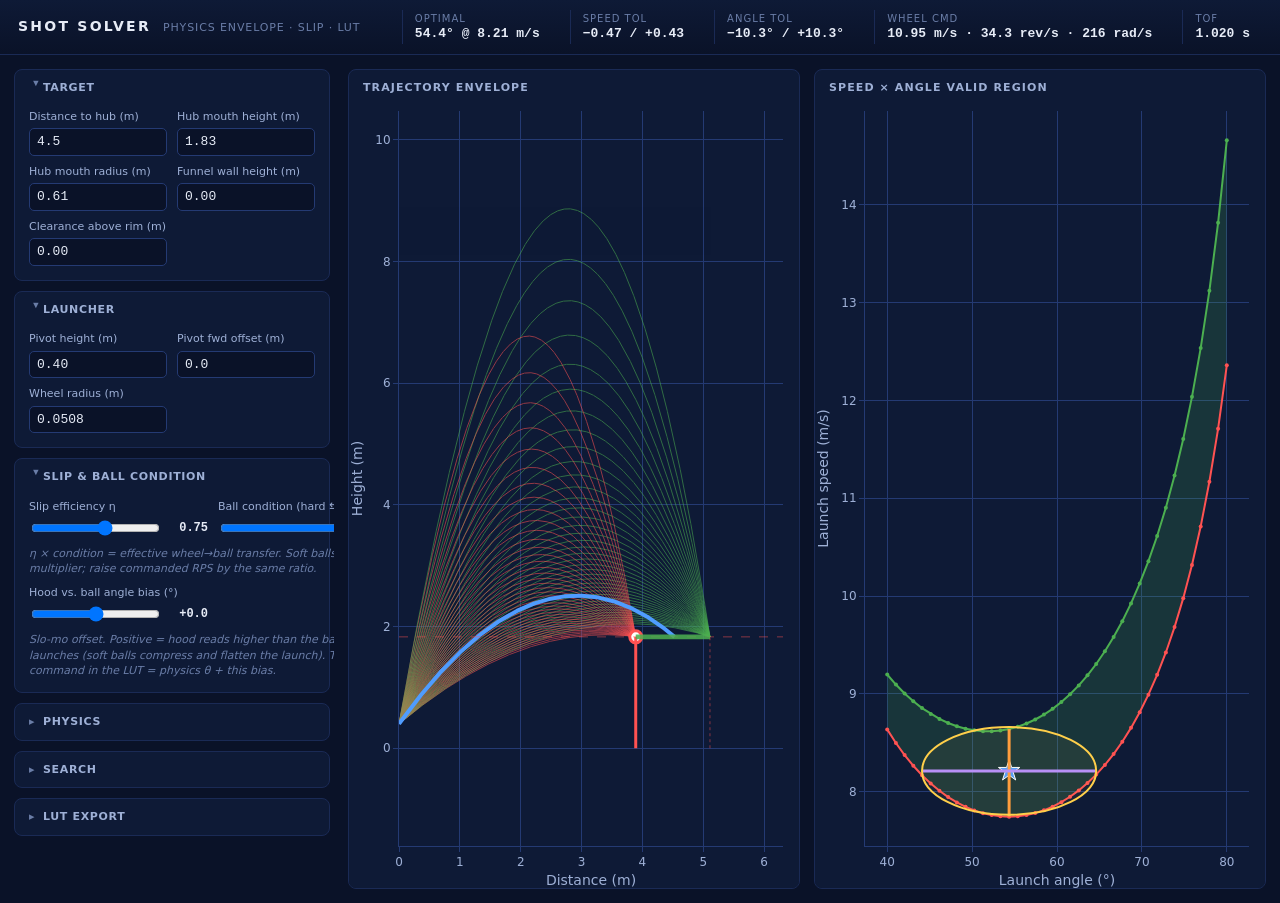
==== tools/shot-solver/index.html @ 43d92545 "FEAT: create hightide trajectory solver w custom angle compensator" ====
<!doctype html>
<html lang="en">
<head>
  <meta charset="utf-8" />
  <meta name="viewport" content="width=device-width,initial-scale=1" />
  <title>Shot Solver — Steelhawks</title>
  <link rel="stylesheet" href="styles.css" />
  <script src="https://cdn.plot.ly/plotly-2.35.2.min.js" charset="utf-8"></script>
</head>
<body>
  <header class="topbar">
    <div class="brand">
      <span class="brand-name">SHOT SOLVER</span>
      <span class="brand-sub">physics envelope · slip · LUT</span>
    </div>
    <div class="readout" id="readout">
      <div class="rdo"><label>Optimal</label><span id="rd-optimal">—</span></div>
      <div class="rdo"><label>Speed tol</label><span id="rd-speed-tol">—</span></div>
      <div class="rdo"><label>Angle tol</label><span id="rd-angle-tol">—</span></div>
      <div class="rdo"><label>Wheel cmd</label><span id="rd-rps">—</span></div>
      <div class="rdo"><label>TOF</label><span id="rd-tof">—</span></div>
    </div>
  </header>

  <main class="layout">
    <aside class="panel">
      <details open>
        <summary>Target</summary>
        <div class="grid">
          <label>Distance to hub (m) <input id="i-distance" type="number" step="0.01" min="0.5" max="10" value="4.5"/></label>
          <label>Hub mouth height (m) <input id="i-hub-z" type="number" step="0.01" value="1.83"/></label>
          <label>Hub mouth radius (m) <input id="i-hub-r" type="number" step="0.01" value="0.61"/></label>
          <label>Funnel wall height (m) <input id="i-funnel-h" type="number" step="0.01" value="0.00"/></label>
          <label>Clearance above rim (m) <input id="i-clearance" type="number" step="0.01" value="0.00"/></label>
        </div>
      </details>

      <details open>
        <summary>Launcher</summary>
        <div class="grid">
          <label>Pivot height (m) <input id="i-launch-z" type="number" step="0.01" value="0.40"/></label>
          <label>Pivot fwd offset (m) <input id="i-launch-x" type="number" step="0.01" value="0.0"/></label>
          <label>Wheel radius (m) <input id="i-wheel-r" type="number" step="0.001" value="0.0508"/></label>
        </div>
      </details>

      <details open>
        <summary>Slip &amp; ball condition</summary>
        <div class="grid">
          <label>Slip efficiency η
            <span class="slider-row">
              <input id="i-eta" type="range" min="0.40" max="1.00" step="0.01" value="0.75"/>
              <output id="o-eta">0.75</output>
            </span>
          </label>
          <label>Ball condition (hard ⇆ soft)
            <span class="slider-row">
              <input id="i-wear" type="range" min="0.70" max="1.00" step="0.01" value="1.00"/>
              <output id="o-wear">1.00</output>
            </span>
          </label>
          <label class="hint">η × condition = effective wheel→ball transfer. Soft balls drop the multiplier; raise commanded RPS by the same ratio.</label>
          <label>Hood vs. ball angle bias (°)
            <span class="slider-row">
              <input id="i-angle-bias" type="range" min="-5" max="5" step="0.1" value="0"/>
              <output id="o-angle-bias">+0.0</output>
            </span>
          </label>
          <label class="hint">Slo-mo offset. Positive = hood reads higher than the ball actually launches (soft balls compress and flatten the launch). The hood command in the LUT = physics θ + this bias.</label>
        </div>
      </details>

      <details>
        <summary>Physics</summary>
        <div class="grid">
          <label>Gravity g (m/s²) <input id="i-g" type="number" step="0.01" value="9.81"/></label>
          <label>Ball mass (kg) <input id="i-mass" type="number" step="0.001" value="0.215"/></label>
          <label>Ball diameter (m) <input id="i-diameter" type="number" step="0.001" value="0.150"/></label>
          <label>Air density (kg/m³) <input id="i-rho" type="number" step="0.001" value="1.225"/></label>
          <label>Drag coefficient <input id="i-cd" type="number" step="0.01" value="0.50"/></label>
          <label class="row-2"><input id="i-drag-enable" type="checkbox" checked/> Enable drag</label>
        </div>
      </details>

      <details>
        <summary>Search</summary>
        <div class="grid">
          <label>Angle min (°) <input id="i-th-min" type="number" step="1" value="40"/></label>
          <label>Angle max (°) <input id="i-th-max" type="number" step="1" value="80"/></label>
          <label>Angle steps <input id="i-th-n" type="number" step="1" value="40"/></label>
          <label>Speed cap (m/s) <input id="i-v-cap" type="number" step="0.5" value="20"/></label>
          <label class="row-2"><input id="i-show-all" type="checkbox" checked/> Show full envelope on trajectory plot</label>
        </div>
      </details>

      <details>
        <summary>LUT export</summary>
        <div class="grid">
          <label>Distance min (m) <input id="i-lut-min" type="number" step="0.05" value="1.40"/></label>
          <label>Distance max (m) <input id="i-lut-max" type="number" step="0.05" value="6.20"/></label>
          <label>Steps <input id="i-lut-n" type="number" step="1" value="8"/></label>
          <label>Variant name <input id="i-lut-name" type="text" value="loadLUTSolved"/></label>
          <button id="b-gen-lut" class="primary">Generate LUT</button>
          <button id="b-copy-lut">Copy Java</button>
        </div>
        <pre id="lut-output" class="lut-out" tabindex="0"></pre>
      </details>
    </aside>

    <section class="plots">
      <div class="plot-card">
        <div class="plot-title">Trajectory envelope</div>
        <div id="plot-traj" class="plot"></div>
      </div>
      <div class="plot-card">
        <div class="plot-title">Speed × angle valid region</div>
        <div id="plot-env" class="plot"></div>
      </div>
    </section>
  </main>

  <script type="module" src="src/app.js"></script>
</body>
</html>
---- tools/shot-solver/styles.css ----
:root {
  --bg-0: #0a1228;
  --bg-1: #0e1a36;
  --bg-2: #16244a;
  --bg-3: #1d2f5e;
  --line: #243a73;
  --line-dim: #1a2a55;
  --ink: #e7ecf7;
  --ink-dim: #9eb0d6;
  --ink-mute: #6a7da7;
  --close: #ff5252;
  --far: #4caf50;
  --opt: #4f9cff;
  --speed: #ff9a3c;
  --angle: #b48cff;
  --warn: #ffcf4a;
}

* { box-sizing: border-box; }
html, body {
  margin: 0; padding: 0;
  background: var(--bg-0);
  color: var(--ink);
  font: 13px/1.4 ui-sans-serif, system-ui, -apple-system, "Segoe UI", Inter, sans-serif;
  height: 100%;
}

.topbar {
  display: flex; align-items: center; justify-content: space-between;
  padding: 10px 18px;
  background: linear-gradient(180deg, var(--bg-1), var(--bg-0));
  border-bottom: 1px solid var(--line-dim);
  position: sticky; top: 0; z-index: 5;
}
.brand { display: flex; align-items: baseline; gap: 12px; }
.brand-name {
  font-weight: 700; letter-spacing: 0.16em;
  font-size: 14px; color: var(--ink);
}
.brand-sub {
  font-size: 11px; color: var(--ink-mute); letter-spacing: 0.08em; text-transform: uppercase;
}

.readout { display: flex; gap: 18px; align-items: center; }
.rdo {
  display: flex; flex-direction: column; align-items: flex-start;
  padding: 2px 12px; border-left: 1px solid var(--line-dim);
}
.rdo label {
  font-size: 10px; color: var(--ink-mute); letter-spacing: 0.1em; text-transform: uppercase;
}
.rdo span {
  font: 600 13px/1.2 ui-monospace, SFMono-Regular, Menlo, monospace;
  color: var(--ink);
}

.layout {
  display: grid;
  grid-template-columns: 320px 1fr;
  gap: 14px;
  padding: 14px;
  height: calc(100vh - 52px);
  overflow: hidden;
}

.panel {
  overflow-y: auto;
  padding-right: 4px;
}
.panel details {
  background: var(--bg-1);
  border: 1px solid var(--line-dim);
  border-radius: 8px;
  margin-bottom: 10px;
  padding: 0;
}
.panel summary {
  cursor: pointer;
  padding: 10px 14px;
  font-weight: 600;
  letter-spacing: 0.06em;
  text-transform: uppercase;
  font-size: 11px;
  color: var(--ink-dim);
  list-style: none;
  user-select: none;
}
.panel summary::-webkit-details-marker { display: none; }
.panel summary::before {
  content: "▸"; display: inline-block; width: 14px;
  color: var(--ink-mute); transition: transform 0.15s;
}
.panel details[open] summary::before { transform: rotate(90deg); }

.panel .grid {
  display: grid;
  grid-template-columns: 1fr 1fr;
  gap: 8px 10px;
  padding: 4px 14px 14px;
}
.panel label {
  display: flex; flex-direction: column;
  font-size: 11px;
  color: var(--ink-dim);
  gap: 4px;
}
.panel label.row-2 { grid-column: span 2; flex-direction: row; align-items: center; gap: 8px; }
.panel label.hint { grid-column: span 2; color: var(--ink-mute); font-style: italic; font-size: 11px; }
.panel input[type="number"], .panel input[type="text"] {
  background: var(--bg-0);
  border: 1px solid var(--line);
  border-radius: 5px;
  color: var(--ink);
  padding: 5px 7px;
  font: 13px/1.2 ui-monospace, SFMono-Regular, Menlo, monospace;
  width: 100%;
}
.panel input:focus { outline: none; border-color: var(--opt); }
.panel .slider-row { display: flex; gap: 8px; align-items: center; }
.panel .slider-row input[type="range"] { flex: 1; }
.panel .slider-row output {
  font: 600 12px/1.2 ui-monospace, SFMono-Regular, Menlo, monospace;
  color: var(--ink); min-width: 38px; text-align: right;
}

.panel button {
  background: var(--bg-2);
  color: var(--ink);
  border: 1px solid var(--line);
  border-radius: 5px;
  padding: 6px 10px;
  cursor: pointer;
  font: 600 11px/1.2 ui-sans-serif;
  letter-spacing: 0.08em;
  text-transform: uppercase;
  transition: background 0.15s, border-color 0.15s;
}
.panel button:hover { background: var(--bg-3); border-color: var(--opt); }
.panel button.primary { background: var(--opt); border-color: var(--opt); color: #051030; }
.panel button.primary:hover { filter: brightness(1.1); }

.lut-out {
  grid-column: span 2;
  background: var(--bg-0);
  border: 1px solid var(--line-dim);
  border-radius: 5px;
  padding: 8px 10px;
  margin: 8px 14px 14px;
  max-height: 240px;
  overflow: auto;
  color: var(--ink-dim);
  font: 11px/1.5 ui-monospace, SFMono-Regular, Menlo, monospace;
  white-space: pre;
}

.plots {
  display: grid;
  grid-template-columns: 1fr 1fr;
  gap: 14px;
  min-width: 0;
  min-height: 0;
}
.plot-card {
  display: flex; flex-direction: column;
  background: var(--bg-1);
  border: 1px solid var(--line-dim);
  border-radius: 8px;
  min-height: 0;
  overflow: hidden;
}
.plot-title {
  padding: 10px 14px 4px;
  font-size: 11px; letter-spacing: 0.1em; text-transform: uppercase;
  color: var(--ink-dim); font-weight: 600;
}
.plot { flex: 1; min-height: 0; }

::-webkit-scrollbar { width: 10px; height: 10px; }
::-webkit-scrollbar-track { background: var(--bg-0); }
::-webkit-scrollbar-thumb { background: var(--line); border-radius: 4px; }
::-webkit-scrollbar-thumb:hover { background: var(--line-dim); }

@media (max-width: 1100px) {
  .layout { grid-template-columns: 280px 1fr; }
  .plots { grid-template-columns: 1fr; }
}
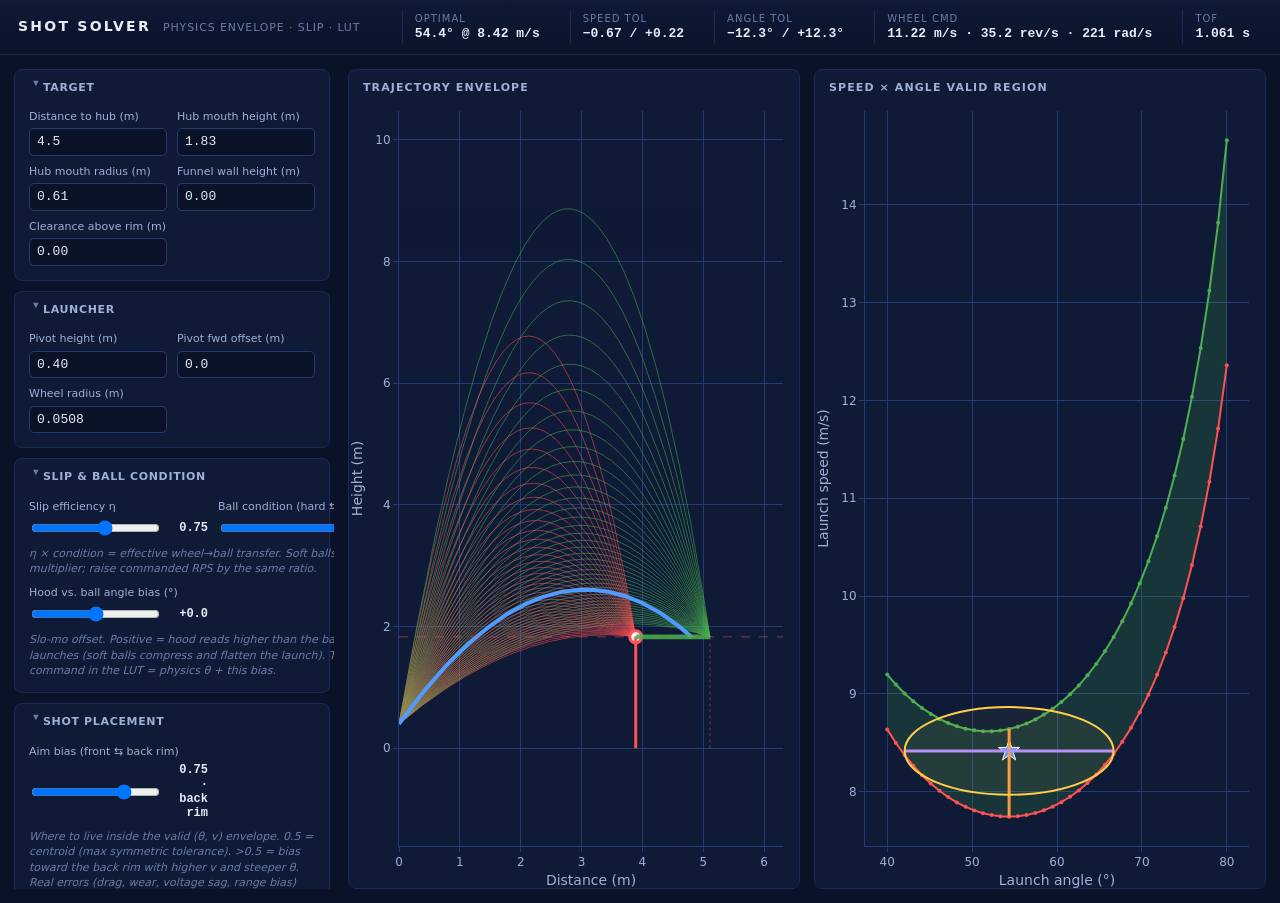
==== commit 630d6fff: "FEAT: add aim bias to shot solver + comment params added with generation" ====
--- a/tools/shot-solver/index.html
+++ b/tools/shot-solver/index.html
@@ -70,6 +70,19 @@
         </div>
       </details>
 
+      <details open>
+        <summary>Shot placement</summary>
+        <div class="grid">
+          <label>Aim bias (front ⇆ back rim)
+            <span class="slider-row">
+              <input id="i-placement-bias" type="range" min="0.00" max="1.00" step="0.01" value="0.75"/>
+              <output id="o-placement-bias">0.75 · back rim</output>
+            </span>
+          </label>
+          <label class="hint">Where to live inside the valid (θ, v) envelope. 0.5 = centroid (max symmetric tolerance). &gt;0.5 = bias toward the back rim with higher v and steeper θ. Real errors (drag, wear, voltage sag, range bias) almost all pull the ball short — biasing back converts "short of intended" into "lands in center" instead of "rim-out front."</label>
+        </div>
+      </details>
+
       <details>
         <summary>Physics</summary>
         <div class="grid">
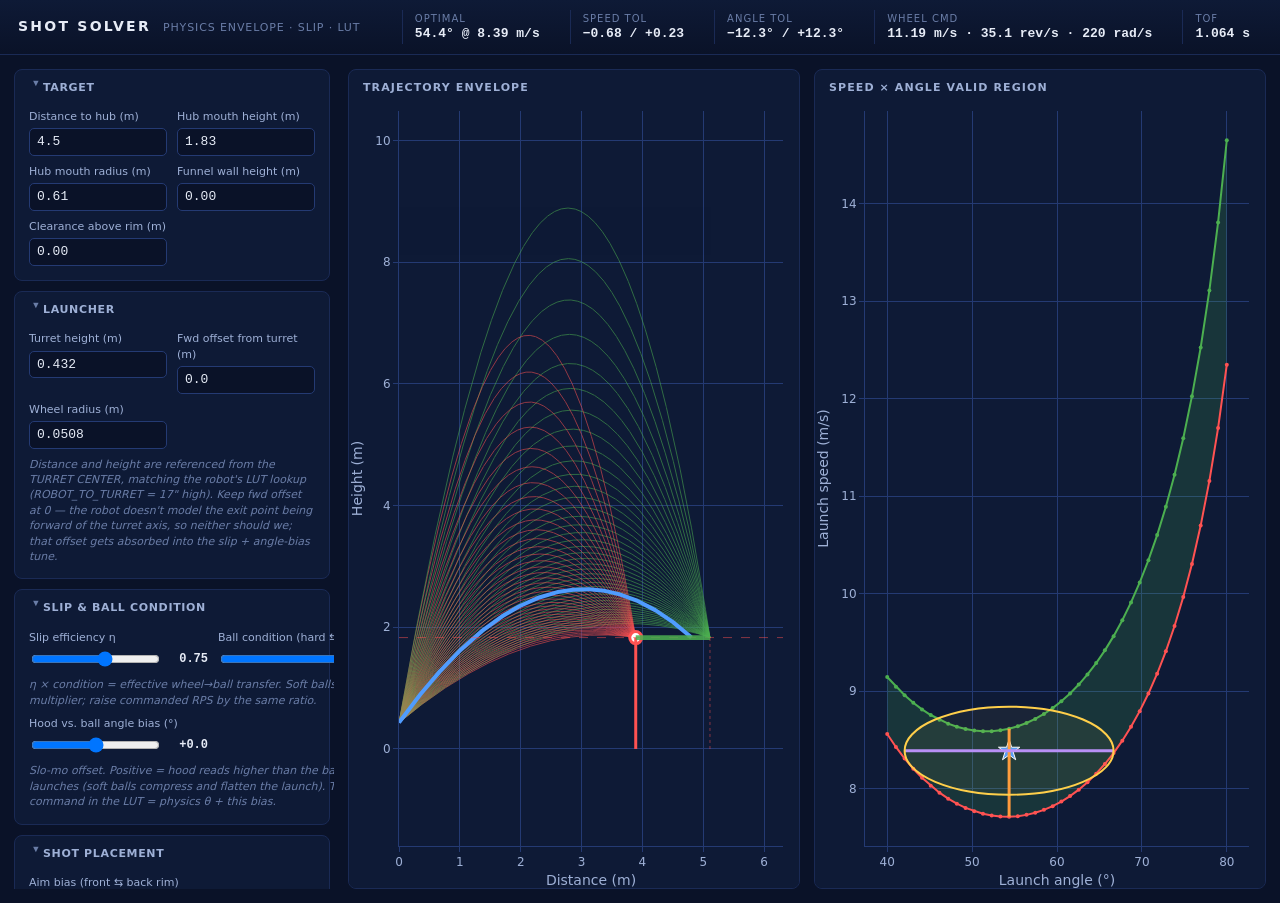
==== commit dc2d317d: "update shooter height" ====
--- a/tools/shot-solver/index.html
+++ b/tools/shot-solver/index.html
@@ -38,9 +38,10 @@
       <details open>
         <summary>Launcher</summary>
         <div class="grid">
-          <label>Pivot height (m) <input id="i-launch-z" type="number" step="0.01" value="0.40"/></label>
-          <label>Pivot fwd offset (m) <input id="i-launch-x" type="number" step="0.01" value="0.0"/></label>
+          <label>Turret height (m) <input id="i-launch-z" type="number" step="0.01" value="0.432"/></label>
+          <label>Fwd offset from turret (m) <input id="i-launch-x" type="number" step="0.01" value="0.0"/></label>
           <label>Wheel radius (m) <input id="i-wheel-r" type="number" step="0.001" value="0.0508"/></label>
+          <label class="hint">Distance and height are referenced from the TURRET CENTER, matching the robot's LUT lookup (ROBOT_TO_TURRET = 17&quot; high). Keep fwd offset at 0 — the robot doesn't model the exit point being forward of the turret axis, so neither should we; that offset gets absorbed into the slip + angle-bias tune.</label>
         </div>
       </details>
 
